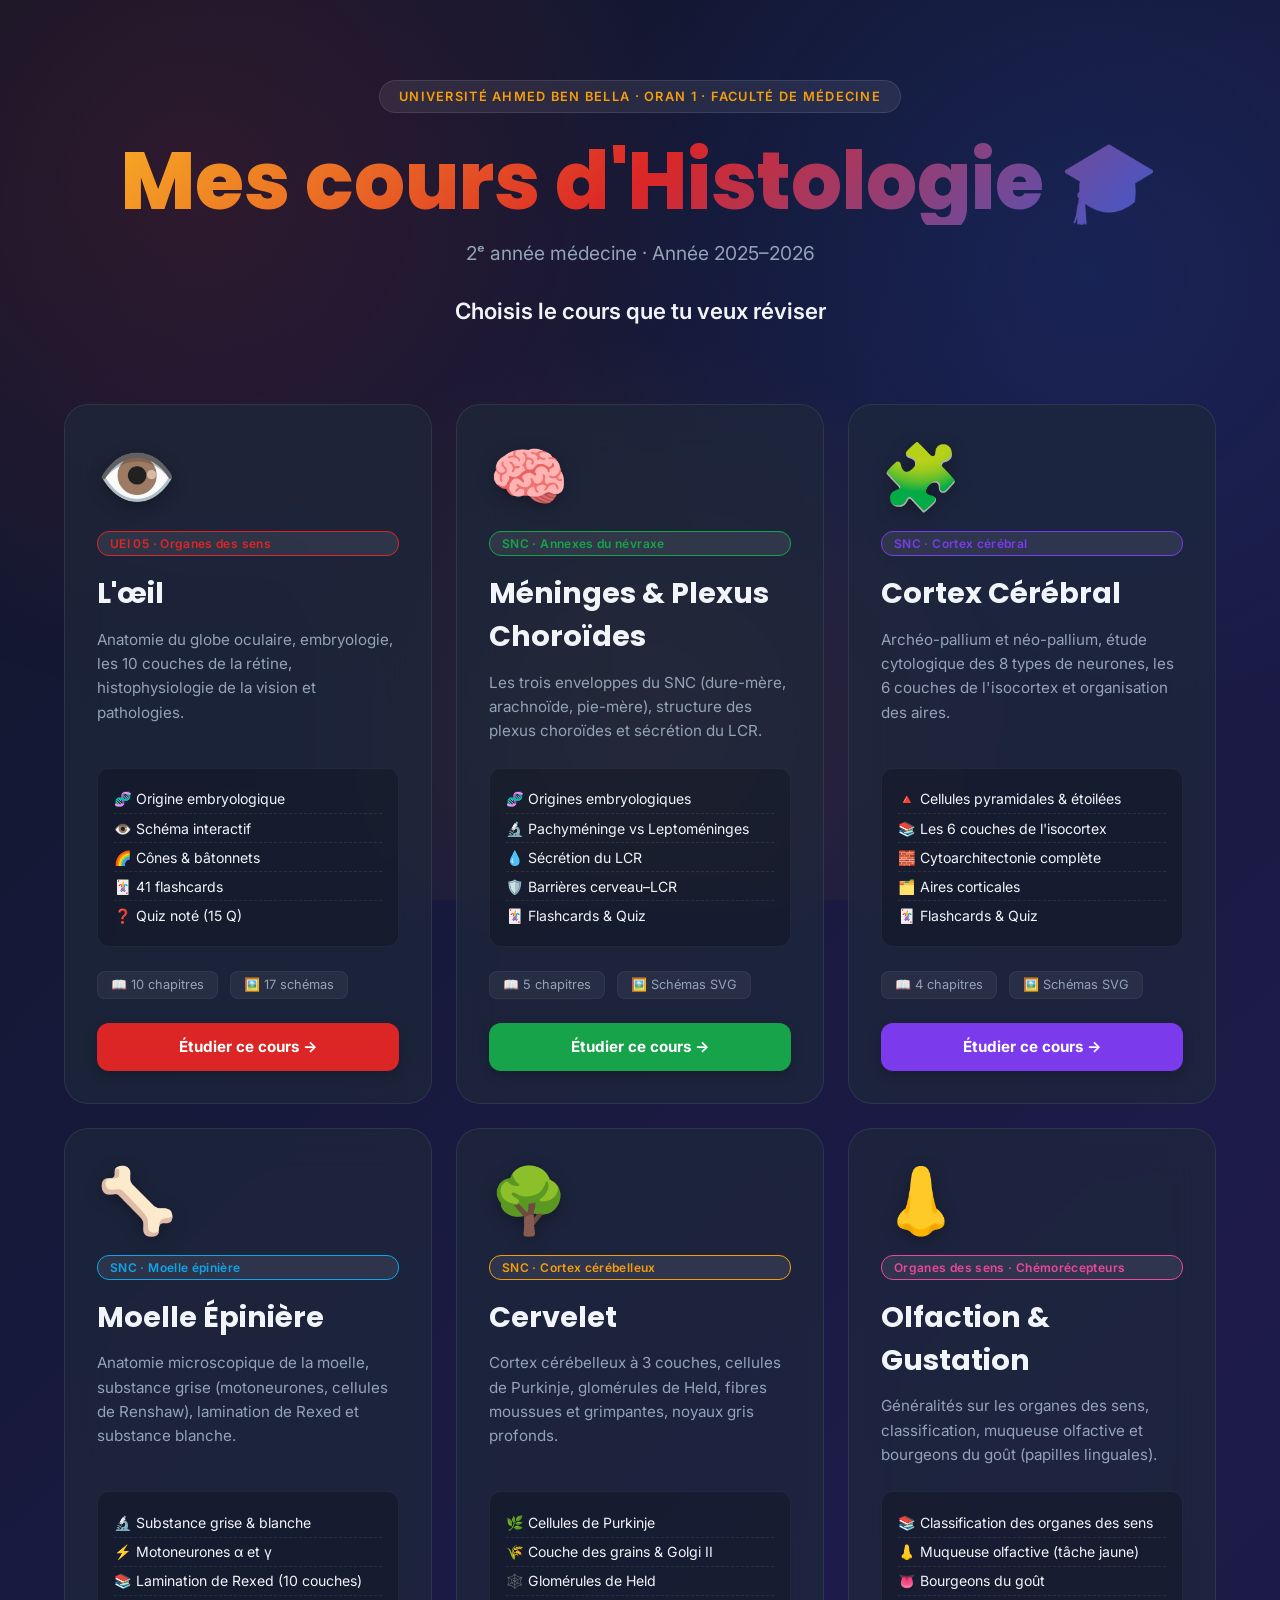
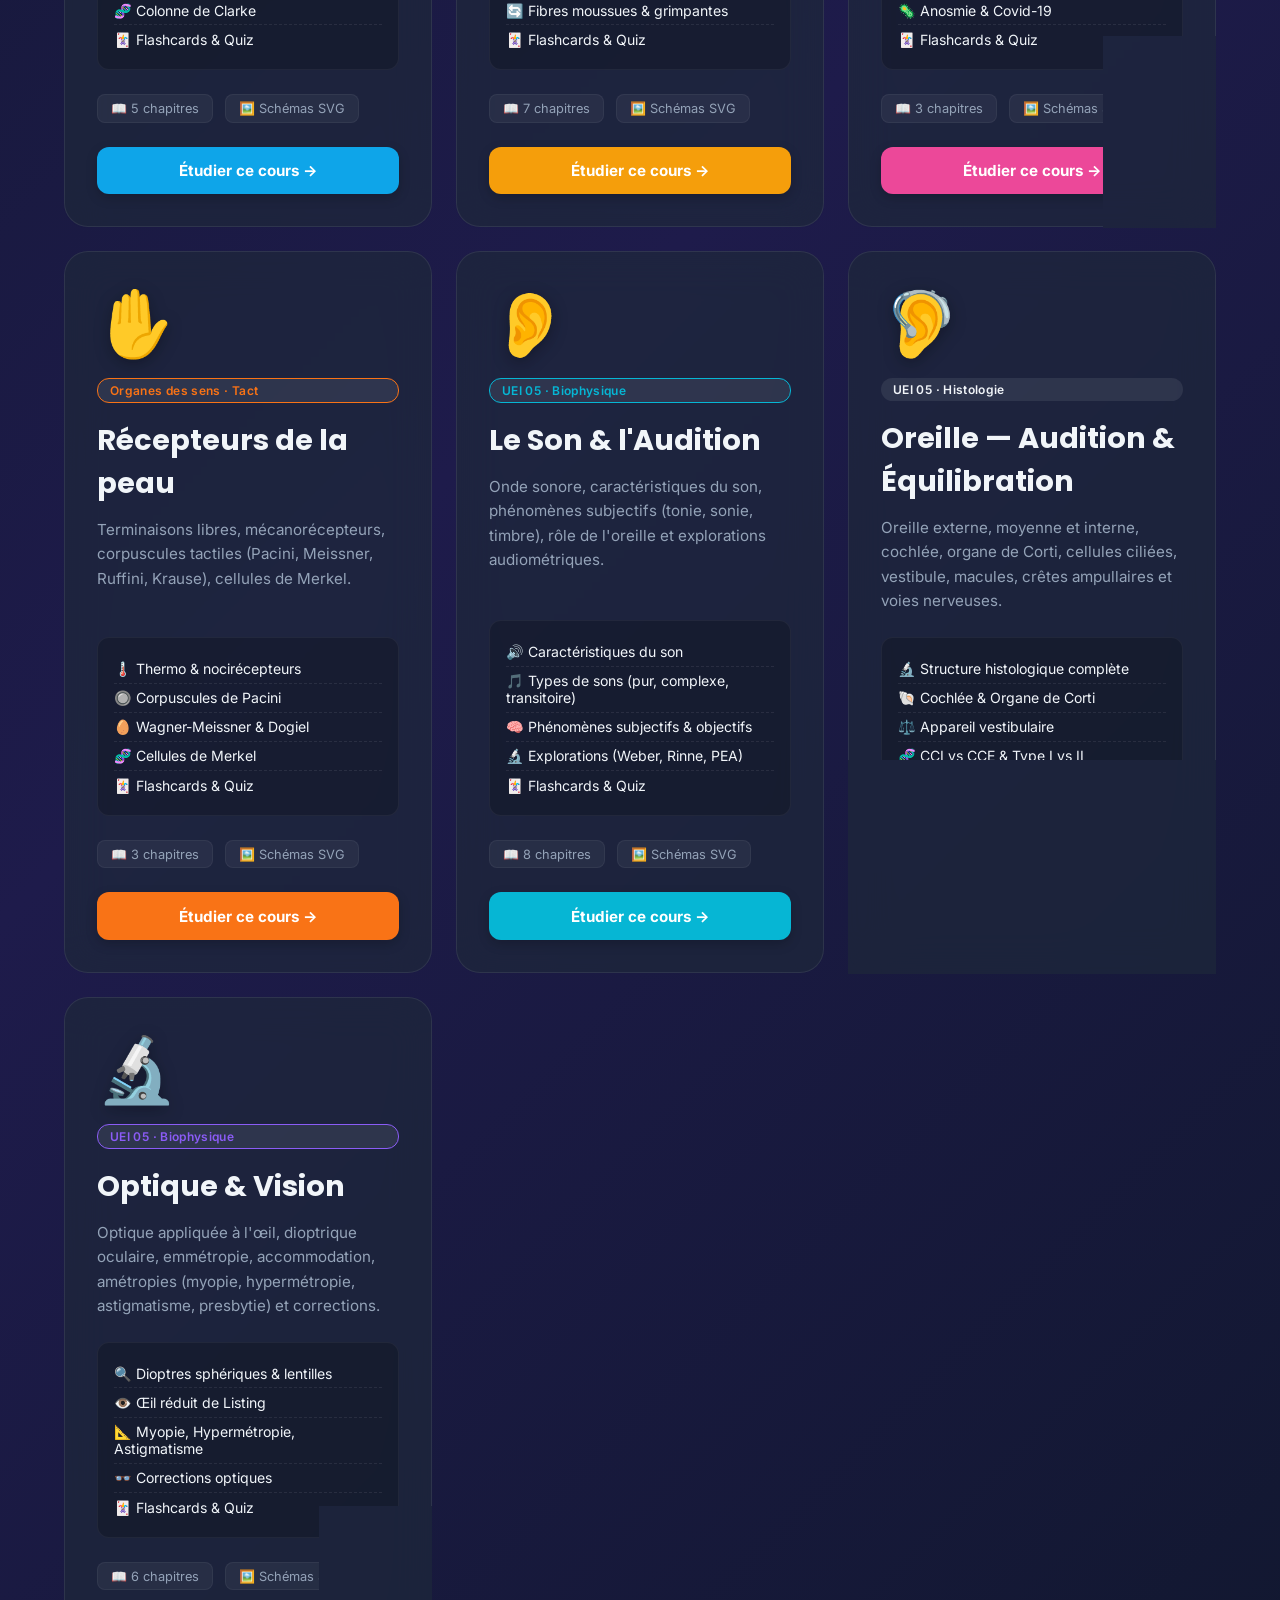
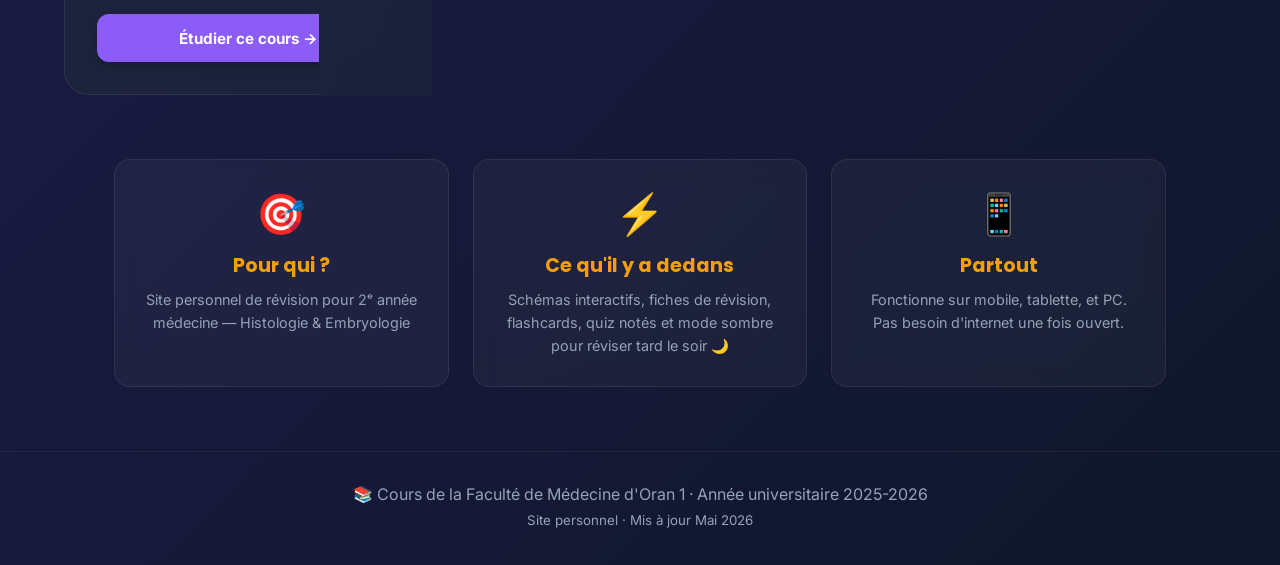
==== index.html @ 07b9d461 "Initial commit - cours d'histologie interactifs" ====
<!DOCTYPE html>
<html lang="fr">
<head>
<meta charset="UTF-8" />
<meta name="viewport" content="width=device-width, initial-scale=1.0" />
<title>Mes cours d'Histologie — 2ᵉ année médecine</title>
<link rel="stylesheet" href="home.css" />
<link rel="preconnect" href="https://fonts.googleapis.com">
<link rel="preconnect" href="https://fonts.gstatic.com" crossorigin>
<link href="https://fonts.googleapis.com/css2?family=Inter:wght@400;500;600;700;800&family=Poppins:wght@600;700;800&display=swap" rel="stylesheet">
</head>
<body>

<div class="bg-decoration"></div>

<header class="home-hero">
  <p class="kicker">Université Ahmed Ben Bella · Oran 1 · Faculté de Médecine</p>
  <h1>Mes cours d'Histologie 🎓</h1>
  <p class="subtitle">2ᵉ année médecine · Année 2025–2026</p>
  <p class="tagline">Choisis le cours que tu veux réviser</p>
</header>

<main class="courses-grid">

  <a href="oeil/index.html" class="course-card course-eye">
    <div class="course-emoji">👁️</div>
    <div class="course-tag">UEI 05 · Organes des sens</div>
    <h2>L'œil</h2>
    <p class="course-desc">Anatomie du globe oculaire, embryologie, les 10 couches de la rétine, histophysiologie de la vision et pathologies.</p>
    <ul class="course-features">
      <li>🧬 Origine embryologique</li>
      <li>👁️ Schéma interactif</li>
      <li>🌈 Cônes &amp; bâtonnets</li>
      <li>🃏 41 flashcards</li>
      <li>❓ Quiz noté (15 Q)</li>
    </ul>
    <div class="course-meta">
      <span>📖 10 chapitres</span>
      <span>🖼️ 17 schémas</span>
    </div>
    <span class="course-cta">Étudier ce cours →</span>
  </a>

  <a href="meninges/index.html" class="course-card course-meninges">
    <div class="course-emoji">🧠</div>
    <div class="course-tag">SNC · Annexes du névraxe</div>
    <h2>Méninges &amp; Plexus Choroïdes</h2>
    <p class="course-desc">Les trois enveloppes du SNC (dure-mère, arachnoïde, pie-mère), structure des plexus choroïdes et sécrétion du LCR.</p>
    <ul class="course-features">
      <li>🧬 Origines embryologiques</li>
      <li>🔬 Pachyméninge vs Leptoméninges</li>
      <li>💧 Sécrétion du LCR</li>
      <li>🛡️ Barrières cerveau–LCR</li>
      <li>🃏 Flashcards &amp; Quiz</li>
    </ul>
    <div class="course-meta">
      <span>📖 5 chapitres</span>
      <span>🖼️ Schémas SVG</span>
    </div>
    <span class="course-cta">Étudier ce cours →</span>
  </a>

  <a href="cortex/index.html" class="course-card course-cortex">
    <div class="course-emoji">🧩</div>
    <div class="course-tag">SNC · Cortex cérébral</div>
    <h2>Cortex Cérébral</h2>
    <p class="course-desc">Archéo-pallium et néo-pallium, étude cytologique des 8 types de neurones, les 6 couches de l'isocortex et organisation des aires.</p>
    <ul class="course-features">
      <li>🔺 Cellules pyramidales &amp; étoilées</li>
      <li>📚 Les 6 couches de l'isocortex</li>
      <li>🧱 Cytoarchitectonie complète</li>
      <li>🗂️ Aires corticales</li>
      <li>🃏 Flashcards &amp; Quiz</li>
    </ul>
    <div class="course-meta">
      <span>📖 4 chapitres</span>
      <span>🖼️ Schémas SVG</span>
    </div>
    <span class="course-cta">Étudier ce cours →</span>
  </a>

  <a href="moelle/index.html" class="course-card course-moelle">
    <div class="course-emoji">🦴</div>
    <div class="course-tag">SNC · Moelle épinière</div>
    <h2>Moelle Épinière</h2>
    <p class="course-desc">Anatomie microscopique de la moelle, substance grise (motoneurones, cellules de Renshaw), lamination de Rexed et substance blanche.</p>
    <ul class="course-features">
      <li>🔬 Substance grise &amp; blanche</li>
      <li>⚡ Motoneurones α et γ</li>
      <li>📚 Lamination de Rexed (10 couches)</li>
      <li>🧬 Colonne de Clarke</li>
      <li>🃏 Flashcards &amp; Quiz</li>
    </ul>
    <div class="course-meta">
      <span>📖 5 chapitres</span>
      <span>🖼️ Schémas SVG</span>
    </div>
    <span class="course-cta">Étudier ce cours →</span>
  </a>

  <a href="cervelet/index.html" class="course-card course-cervelet">
    <div class="course-emoji">🌳</div>
    <div class="course-tag">SNC · Cortex cérébelleux</div>
    <h2>Cervelet</h2>
    <p class="course-desc">Cortex cérébelleux à 3 couches, cellules de Purkinje, glomérules de Held, fibres moussues et grimpantes, noyaux gris profonds.</p>
    <ul class="course-features">
      <li>🌿 Cellules de Purkinje</li>
      <li>🌾 Couche des grains &amp; Golgi II</li>
      <li>🕸️ Glomérules de Held</li>
      <li>🔄 Fibres moussues &amp; grimpantes</li>
      <li>🃏 Flashcards &amp; Quiz</li>
    </ul>
    <div class="course-meta">
      <span>📖 7 chapitres</span>
      <span>🖼️ Schémas SVG</span>
    </div>
    <span class="course-cta">Étudier ce cours →</span>
  </a>

  <a href="sens/index.html" class="course-card course-sens">
    <div class="course-emoji">👃</div>
    <div class="course-tag">Organes des sens · Chémorécepteurs</div>
    <h2>Olfaction &amp; Gustation</h2>
    <p class="course-desc">Généralités sur les organes des sens, classification, muqueuse olfactive et bourgeons du goût (papilles linguales).</p>
    <ul class="course-features">
      <li>📚 Classification des organes des sens</li>
      <li>👃 Muqueuse olfactive (tâche jaune)</li>
      <li>👅 Bourgeons du goût</li>
      <li>🦠 Anosmie &amp; Covid-19</li>
      <li>🃏 Flashcards &amp; Quiz</li>
    </ul>
    <div class="course-meta">
      <span>📖 3 chapitres</span>
      <span>🖼️ Schémas SVG</span>
    </div>
    <span class="course-cta">Étudier ce cours →</span>
  </a>

  <a href="peau/index.html" class="course-card course-peau">
    <div class="course-emoji">✋</div>
    <div class="course-tag">Organes des sens · Tact</div>
    <h2>Récepteurs de la peau</h2>
    <p class="course-desc">Terminaisons libres, mécanorécepteurs, corpuscules tactiles (Pacini, Meissner, Ruffini, Krause), cellules de Merkel.</p>
    <ul class="course-features">
      <li>🌡️ Thermo &amp; nocirécepteurs</li>
      <li>🔘 Corpuscules de Pacini</li>
      <li>🥚 Wagner-Meissner &amp; Dogiel</li>
      <li>🧬 Cellules de Merkel</li>
      <li>🃏 Flashcards &amp; Quiz</li>
    </ul>
    <div class="course-meta">
      <span>📖 3 chapitres</span>
      <span>🖼️ Schémas SVG</span>
    </div>
    <span class="course-cta">Étudier ce cours →</span>
  </a>

  <a href="audition/index.html" class="course-card course-audition">
    <div class="course-emoji">👂</div>
    <div class="course-tag">UEI 05 · Biophysique</div>
    <h2>Le Son &amp; l'Audition</h2>
    <p class="course-desc">Onde sonore, caractéristiques du son, phénomènes subjectifs (tonie, sonie, timbre), rôle de l'oreille et explorations audiométriques.</p>
    <ul class="course-features">
      <li>🔊 Caractéristiques du son</li>
      <li>🎵 Types de sons (pur, complexe, transitoire)</li>
      <li>🧠 Phénomènes subjectifs &amp; objectifs</li>
      <li>🔬 Explorations (Weber, Rinne, PEA)</li>
      <li>🃏 Flashcards &amp; Quiz</li>
    </ul>
    <div class="course-meta">
      <span>📖 8 chapitres</span>
      <span>🖼️ Schémas SVG</span>
    </div>
    <span class="course-cta">Étudier ce cours →</span>
  </a>

  <a href="oreille/index.html" class="course-card course-oreille">
    <div class="course-emoji">🦻</div>
    <div class="course-tag">UEI 05 · Histologie</div>
    <h2>Oreille — Audition &amp; Équilibration</h2>
    <p class="course-desc">Oreille externe, moyenne et interne, cochlée, organe de Corti, cellules ciliées, vestibule, macules, crêtes ampullaires et voies nerveuses.</p>
    <ul class="course-features">
      <li>🔬 Structure histologique complète</li>
      <li>🐚 Cochlée &amp; Organe de Corti</li>
      <li>⚖️ Appareil vestibulaire</li>
      <li>🧬 CCI vs CCE &amp; Type I vs II</li>
      <li>🃏 Flashcards &amp; Quiz</li>
    </ul>
    <div class="course-meta">
      <span>📖 7 chapitres</span>
      <span>🖼️ 10 schémas</span>
    </div>
    <span class="course-cta">Étudier ce cours →</span>
  </a>

  <a href="vision/index.html" class="course-card course-vision">
    <div class="course-emoji">🔬</div>
    <div class="course-tag">UEI 05 · Biophysique</div>
    <h2>Optique &amp; Vision</h2>
    <p class="course-desc">Optique appliquée à l'œil, dioptrique oculaire, emmétropie, accommodation, amétropies (myopie, hypermétropie, astigmatisme, presbytie) et corrections.</p>
    <ul class="course-features">
      <li>🔍 Dioptres sphériques &amp; lentilles</li>
      <li>👁️ Œil réduit de Listing</li>
      <li>📐 Myopie, Hypermétropie, Astigmatisme</li>
      <li>👓 Corrections optiques</li>
      <li>🃏 Flashcards &amp; Quiz</li>
    </ul>
    <div class="course-meta">
      <span>📖 6 chapitres</span>
      <span>🖼️ Schémas SVG</span>
    </div>
    <span class="course-cta">Étudier ce cours →</span>
  </a>

</main>

<section class="quick-info">
  <div class="info-card">
    <div class="info-icon">🎯</div>
    <h3>Pour qui ?</h3>
    <p>Site personnel de révision pour 2ᵉ année médecine — Histologie &amp; Embryologie</p>
  </div>
  <div class="info-card">
    <div class="info-icon">⚡</div>
    <h3>Ce qu'il y a dedans</h3>
    <p>Schémas interactifs, fiches de révision, flashcards, quiz notés et mode sombre pour réviser tard le soir 🌙</p>
  </div>
  <div class="info-card">
    <div class="info-icon">📱</div>
    <h3>Partout</h3>
    <p>Fonctionne sur mobile, tablette, et PC. Pas besoin d'internet une fois ouvert.</p>
  </div>
</section>

<footer class="home-footer">
  <p>📚 Cours de la Faculté de Médecine d'Oran 1 · Année universitaire 2025-2026</p>
  <p><small>Site personnel · Mis à jour Mai 2026</small></p>
</footer>

<script>
  // Petit effet d'apparition au scroll
  const cards = document.querySelectorAll('.course-card, .info-card');
  const observer = new IntersectionObserver(entries => {
    entries.forEach((entry, i) => {
      if (entry.isIntersecting) {
        setTimeout(() => entry.target.classList.add('visible'), i * 80);
        observer.unobserve(entry.target);
      }
    });
  }, { threshold: 0.1 });
  cards.forEach(c => observer.observe(c));
</script>

</body>
</html>
---- home.css ----
* { box-sizing: border-box; margin: 0; padding: 0; }

:root {
  --bg: #0f172a;
  --text: #f1f5f9;
  --muted: #94a3b8;
  --accent: #f59e0b;
}

html { scroll-behavior: smooth; }

body {
  font-family: 'Inter', -apple-system, BlinkMacSystemFont, "Segoe UI", Roboto, sans-serif;
  background: linear-gradient(135deg, #0f172a 0%, #1e1b4b 50%, #0f172a 100%);
  color: var(--text);
  min-height: 100vh;
  overflow-x: hidden;
  position: relative;
}

.bg-decoration {
  position: fixed;
  inset: 0;
  pointer-events: none;
  z-index: 0;
  background-image:
    radial-gradient(circle at 15% 20%, rgba(220, 38, 38, .15) 0%, transparent 40%),
    radial-gradient(circle at 85% 30%, rgba(37, 99, 235, .15) 0%, transparent 40%),
    radial-gradient(circle at 50% 80%, rgba(245, 158, 11, .12) 0%, transparent 40%);
}

/* HERO */
.home-hero {
  position: relative;
  z-index: 1;
  text-align: center;
  padding: 5rem 1.5rem 3rem;
}
.kicker {
  display: inline-block;
  background: rgba(255,255,255,.08);
  backdrop-filter: blur(10px);
  padding: .5rem 1.2rem;
  border-radius: 30px;
  font-size: .8rem;
  font-weight: 600;
  letter-spacing: .1em;
  text-transform: uppercase;
  color: var(--accent);
  margin-bottom: 1.5rem;
  border: 1px solid rgba(255,255,255,.1);
}
.home-hero h1 {
  font-family: 'Poppins', sans-serif;
  font-size: clamp(2.5rem, 7vw, 5rem);
  font-weight: 800;
  background: linear-gradient(135deg, #fbbf24, #dc2626, #2563eb);
  -webkit-background-clip: text;
  background-clip: text;
  -webkit-text-fill-color: transparent;
  margin-bottom: 1rem;
  line-height: 1.1;
}
.subtitle {
  font-size: 1.2rem;
  color: var(--muted);
  margin-bottom: 2rem;
}
.tagline {
  font-size: 1.4rem;
  font-weight: 600;
  color: var(--text);
  margin-top: 1rem;
}

/* COURSES GRID */
.courses-grid {
  position: relative;
  z-index: 1;
  max-width: 1200px;
  margin: 2rem auto 4rem;
  padding: 0 1.5rem;
  display: grid;
  grid-template-columns: repeat(auto-fit, minmax(320px, 1fr));
  gap: 1.5rem;
}

.course-card {
  background: rgba(30, 41, 59, .7);
  backdrop-filter: blur(20px);
  border: 1px solid rgba(255,255,255,.08);
  border-radius: 24px;
  padding: 2rem;
  text-decoration: none;
  color: var(--text);
  position: relative;
  overflow: hidden;
  transition: all .4s cubic-bezier(.4,0,.2,1);
  opacity: 0;
  transform: translateY(30px);
  display: flex;
  flex-direction: column;
}
.course-card.visible {
  opacity: 1;
  transform: translateY(0);
}

.course-card::before {
  content: '';
  position: absolute;
  top: -50%;
  left: -50%;
  width: 200%;
  height: 200%;
  background: linear-gradient(45deg, transparent, var(--card-color, #fbbf24), transparent);
  opacity: 0;
  transition: opacity .4s;
  z-index: 0;
}
.course-card:hover::before {
  opacity: 0.05;
  animation: shimmer 3s infinite;
}
@keyframes shimmer {
  0% { transform: translate(-50%, -50%) rotate(0deg); }
  100% { transform: translate(-50%, -50%) rotate(360deg); }
}

.course-card:hover {
  transform: translateY(-8px);
  border-color: var(--card-color, var(--accent));
  box-shadow: 0 20px 50px -10px var(--card-shadow, rgba(245, 158, 11, .3));
}

.course-eye { --card-color: #dc2626; --card-shadow: rgba(220, 38, 38, .3); }
.course-meninges { --card-color: #16a34a; --card-shadow: rgba(22, 163, 74, .3); }
.course-cortex { --card-color: #7c3aed; --card-shadow: rgba(124, 58, 237, .3); }
.course-moelle { --card-color: #0ea5e9; --card-shadow: rgba(14, 165, 233, .3); }
.course-cervelet { --card-color: #f59e0b; --card-shadow: rgba(245, 158, 11, .3); }
.course-sens { --card-color: #ec4899; --card-shadow: rgba(236, 72, 153, .3); }
.course-peau { --card-color: #f97316; --card-shadow: rgba(249, 115, 22, .3); }
.course-audition { --card-color: #06b6d4; --card-shadow: rgba(6, 182, 212, .3); }
.course-vision { --card-color: #8b5cf6; --card-shadow: rgba(139, 92, 246, .3); }

.course-card > * { position: relative; z-index: 1; }

.course-emoji {
  font-size: 4rem;
  margin-bottom: 1rem;
  display: inline-block;
  filter: drop-shadow(0 4px 8px rgba(0,0,0,.3));
  transition: transform .4s;
}
.course-card:hover .course-emoji {
  transform: scale(1.15) rotate(-5deg);
}

.course-tag {
  display: inline-block;
  background: rgba(255,255,255,.08);
  padding: 4px 12px;
  border-radius: 12px;
  font-size: .75rem;
  font-weight: 600;
  color: var(--card-color);
  margin-bottom: 1rem;
  border: 1px solid var(--card-color);
  letter-spacing: .03em;
}

.course-card h2 {
  font-family: 'Poppins', sans-serif;
  font-size: 1.8rem;
  margin-bottom: .8rem;
  color: var(--text);
}

.course-desc {
  color: var(--muted);
  margin-bottom: 1.5rem;
  font-size: .95rem;
  line-height: 1.6;
  flex: 1;
}

.course-features {
  list-style: none;
  margin-bottom: 1.5rem;
  padding: 1rem;
  background: rgba(0,0,0,.2);
  border-radius: 12px;
  border: 1px solid rgba(255,255,255,.05);
}
.course-features li {
  padding: .35rem 0;
  font-size: .88rem;
  color: var(--text);
  border-bottom: 1px dashed rgba(255,255,255,.08);
}
.course-features li:last-child { border-bottom: none; }

.course-meta {
  display: flex;
  gap: .8rem;
  margin-bottom: 1.5rem;
  flex-wrap: wrap;
}
.course-meta span {
  background: rgba(255,255,255,.05);
  padding: .35rem .8rem;
  border-radius: 8px;
  font-size: .8rem;
  color: var(--muted);
  border: 1px solid rgba(255,255,255,.05);
}

.course-cta {
  display: inline-block;
  background: var(--card-color);
  color: white;
  padding: .9rem 1.5rem;
  border-radius: 12px;
  font-weight: 700;
  font-size: .95rem;
  text-align: center;
  transition: all .2s;
  margin-top: auto;
  box-shadow: 0 4px 12px rgba(0,0,0,.2);
}
.course-card:hover .course-cta {
  transform: translateX(5px);
  box-shadow: 0 6px 20px var(--card-shadow);
}

/* QUICK INFO */
.quick-info {
  position: relative;
  z-index: 1;
  max-width: 1100px;
  margin: 0 auto 4rem;
  padding: 0 1.5rem;
  display: grid;
  grid-template-columns: repeat(auto-fit, minmax(260px, 1fr));
  gap: 1.5rem;
}
.info-card {
  background: rgba(255,255,255,.04);
  backdrop-filter: blur(10px);
  border: 1px solid rgba(255,255,255,.08);
  border-radius: 16px;
  padding: 1.8rem;
  text-align: center;
  opacity: 0;
  transform: translateY(20px);
  transition: all .4s;
}
.info-card.visible {
  opacity: 1;
  transform: translateY(0);
}
.info-icon {
  font-size: 2.5rem;
  margin-bottom: .8rem;
}
.info-card h3 {
  font-family: 'Poppins', sans-serif;
  color: var(--accent);
  margin-bottom: .5rem;
  font-size: 1.2rem;
}
.info-card p {
  color: var(--muted);
  font-size: .9rem;
  line-height: 1.6;
}

/* FOOTER */
.home-footer {
  position: relative;
  z-index: 1;
  text-align: center;
  padding: 2rem 1rem;
  color: var(--muted);
  border-top: 1px solid rgba(255,255,255,.05);
}
.home-footer p { margin-bottom: .3rem; }

/* RESPONSIVE */
@media (max-width: 640px) {
  .home-hero { padding: 3rem 1rem 2rem; }
  .home-hero h1 { font-size: 2.2rem; }
  .courses-grid { grid-template-columns: 1fr; }
  .course-card { padding: 1.5rem; }
}
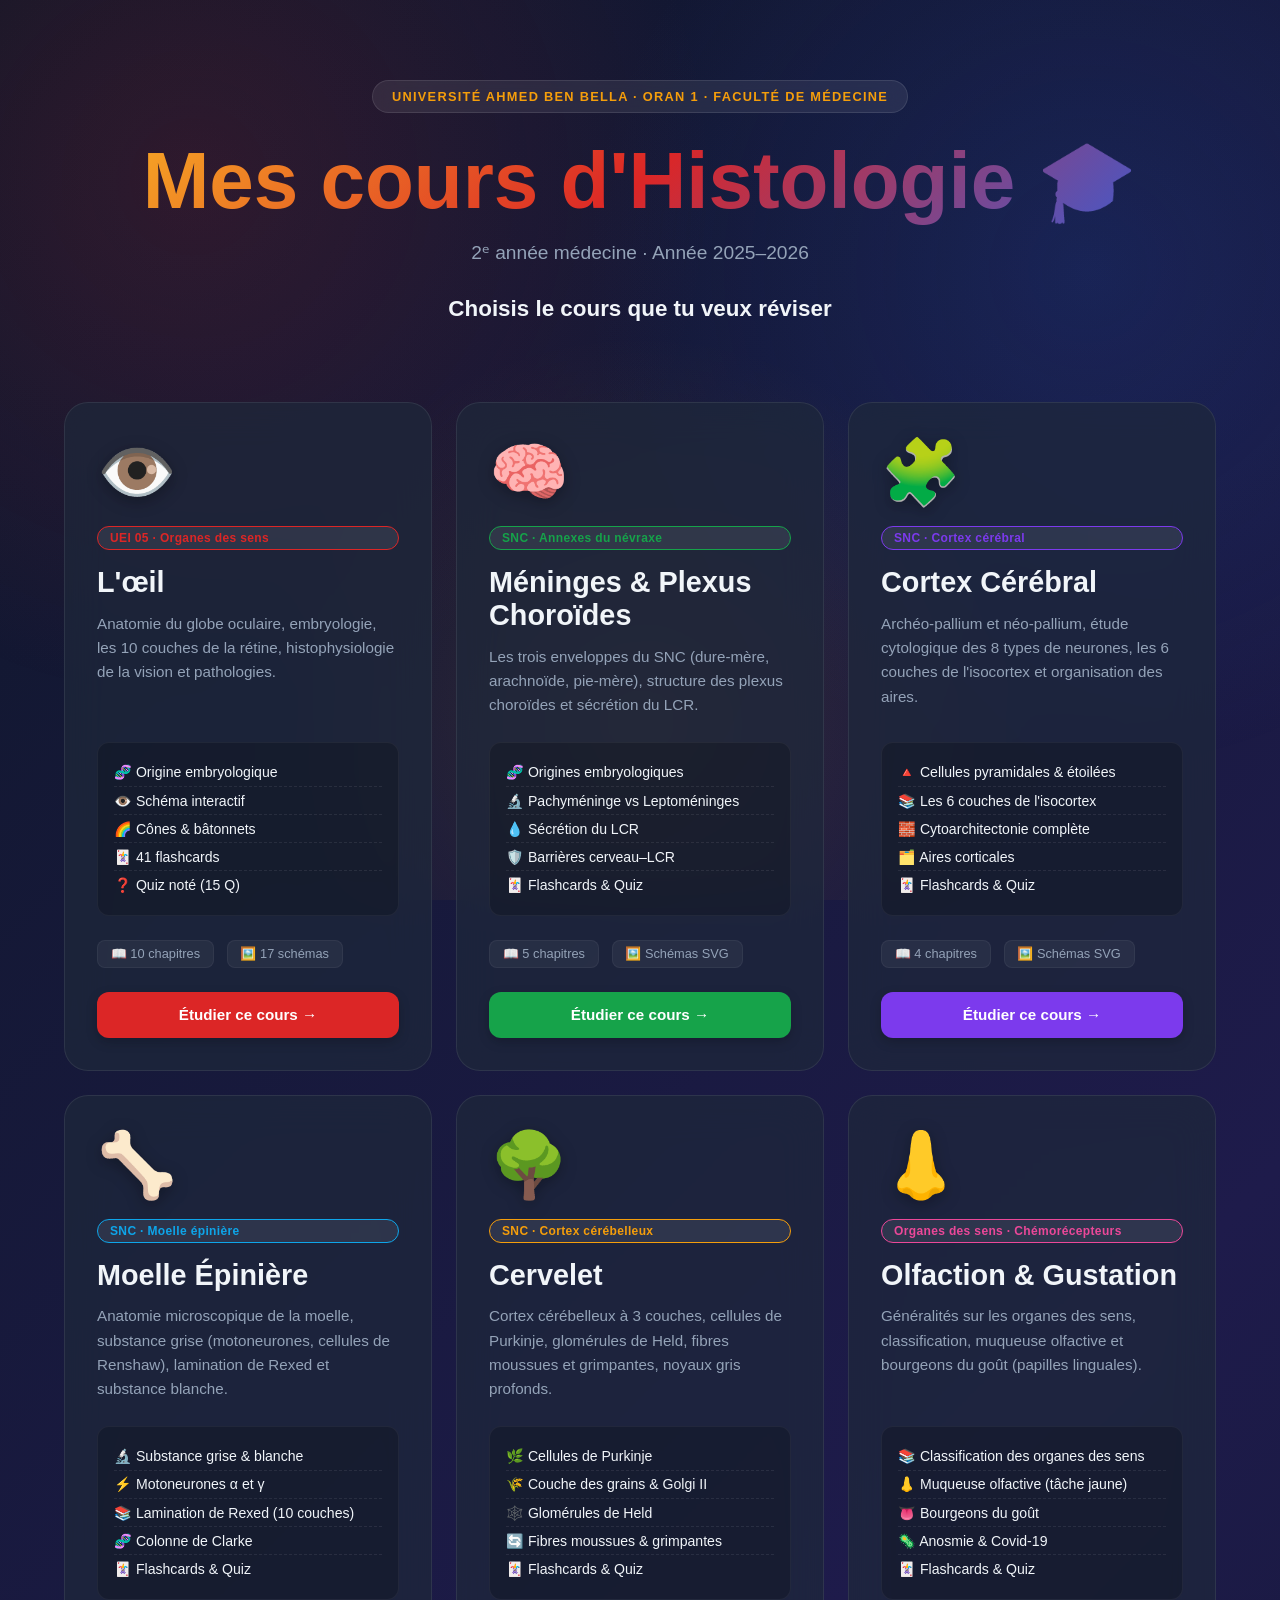
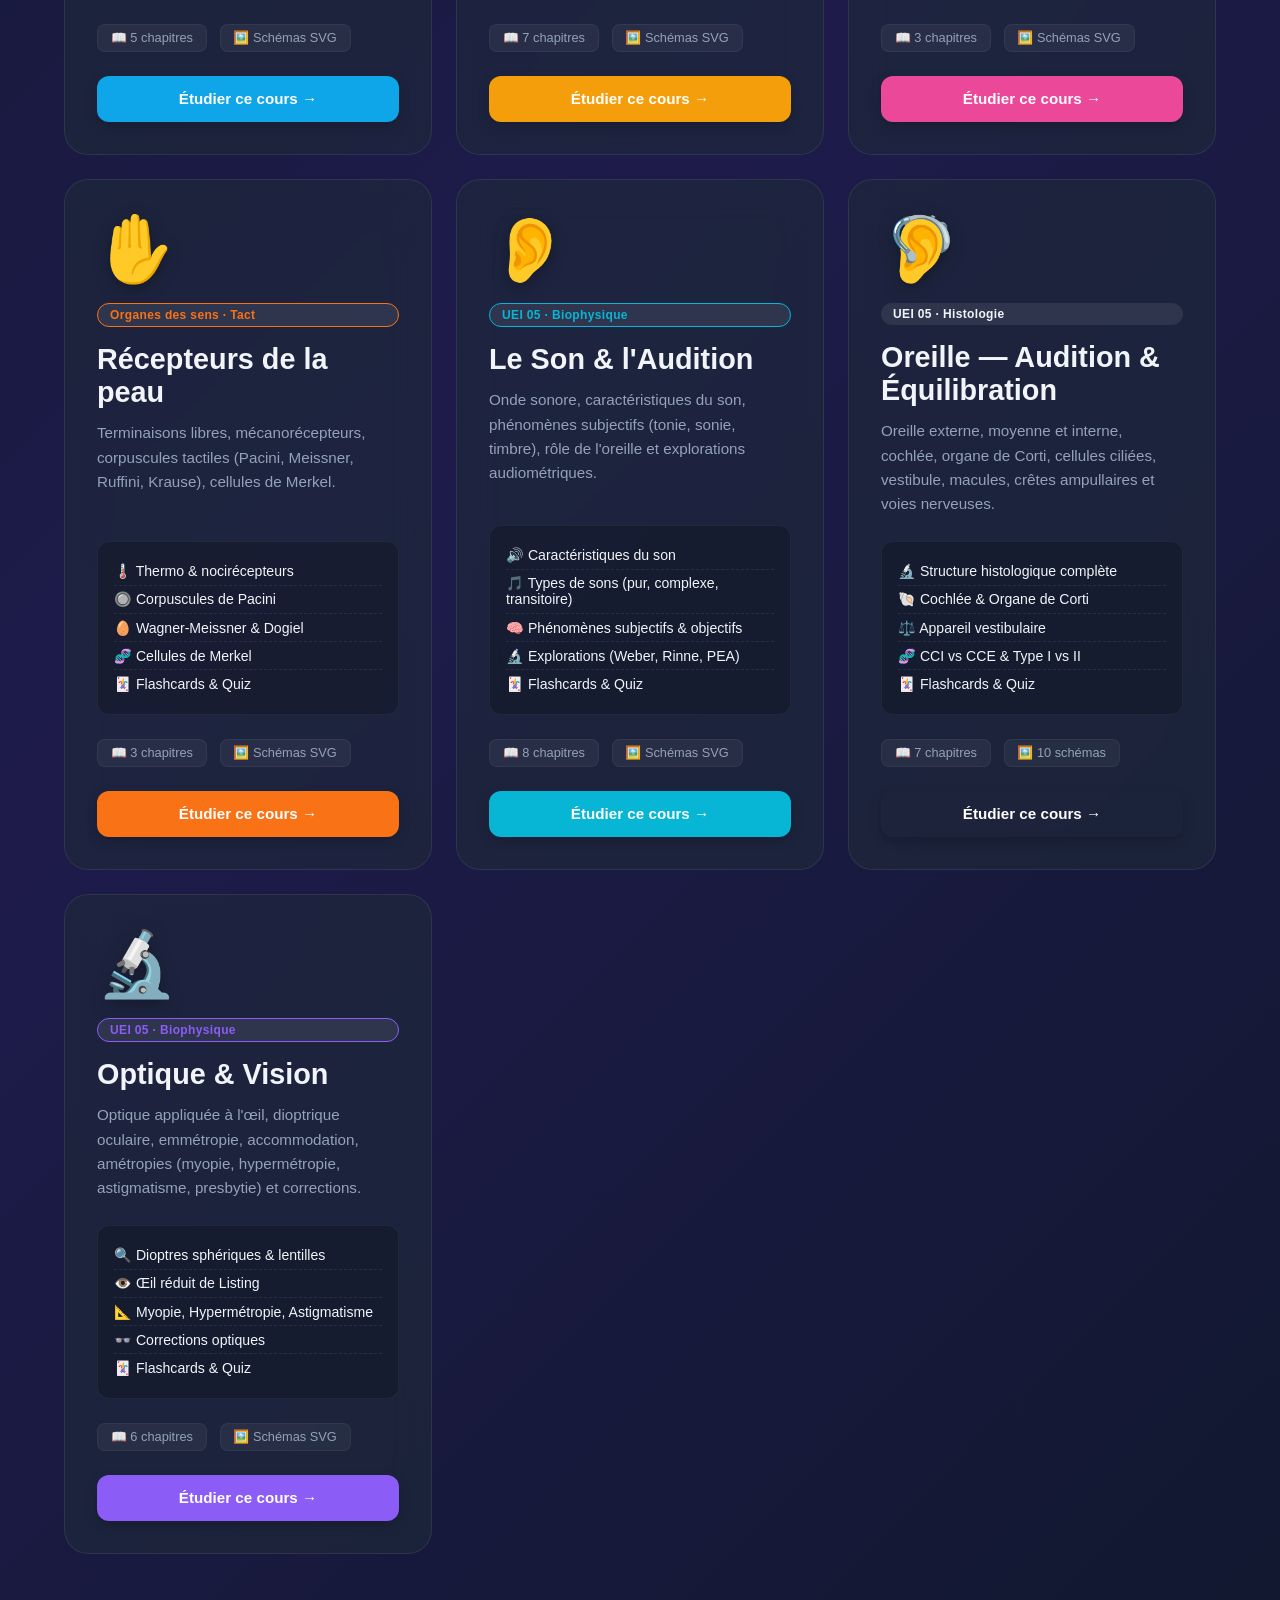
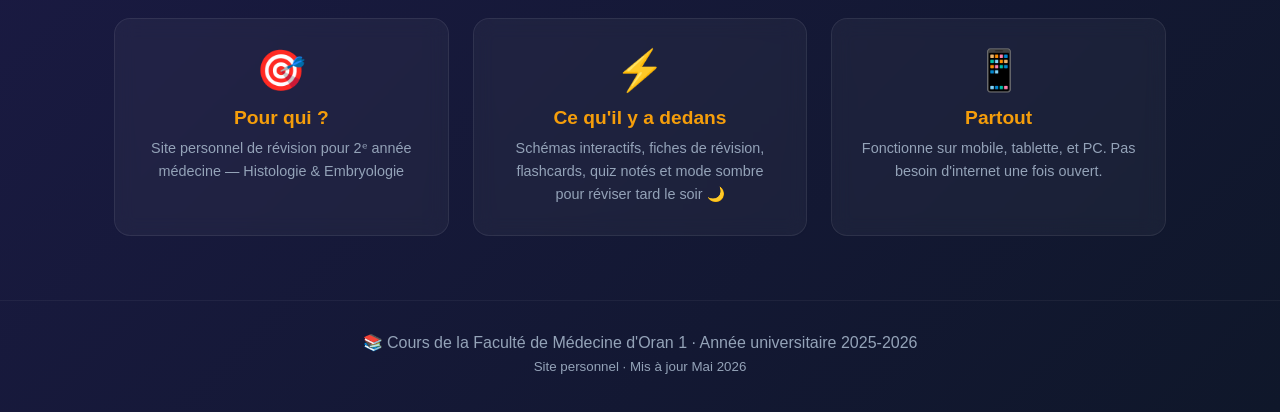
==== commit 67c984ac: "Security hardening: CSP, security headers, robots.txt, security.txt, 404 page" ====
--- a/index.html
+++ b/index.html
@@ -3,6 +3,12 @@
 <head>
 <meta charset="UTF-8" />
 <meta name="viewport" content="width=device-width, initial-scale=1.0" />
+<!-- Security headers (via meta — GitHub Pages can't set HTTP headers) -->
+<meta http-equiv="Content-Security-Policy" content="default-src 'self'; script-src 'self'; style-src 'self' 'unsafe-inline' https://fonts.googleapis.com; font-src 'self' https://fonts.gstatic.com; img-src 'self' data:; connect-src 'self'; frame-ancestors 'none'; form-action 'self'; base-uri 'self'; object-src 'none'; upgrade-insecure-requests">
+<meta http-equiv="X-Content-Type-Options" content="nosniff">
+<meta name="referrer" content="strict-origin-when-cross-origin">
+<meta name="robots" content="index, follow">
+<meta http-equiv="Permissions-Policy" content="geolocation=(), microphone=(), camera=(), payment=(), usb=(), magnetometer=(), gyroscope=(), accelerometer=()">
 <title>Mes cours d'Histologie — 2ᵉ année médecine</title>
 <link rel="stylesheet" href="home.css" />
 <link rel="preconnect" href="https://fonts.googleapis.com">
@@ -237,19 +243,7 @@
   <p><small>Site personnel · Mis à jour Mai 2026</small></p>
 </footer>
 
-<script>
-  // Petit effet d'apparition au scroll
-  const cards = document.querySelectorAll('.course-card, .info-card');
-  const observer = new IntersectionObserver(entries => {
-    entries.forEach((entry, i) => {
-      if (entry.isIntersecting) {
-        setTimeout(() => entry.target.classList.add('visible'), i * 80);
-        observer.unobserve(entry.target);
-      }
-    });
-  }, { threshold: 0.1 });
-  cards.forEach(c => observer.observe(c));
-</script>
+<script src="home.js"></script>
 
 </body>
 </html>
